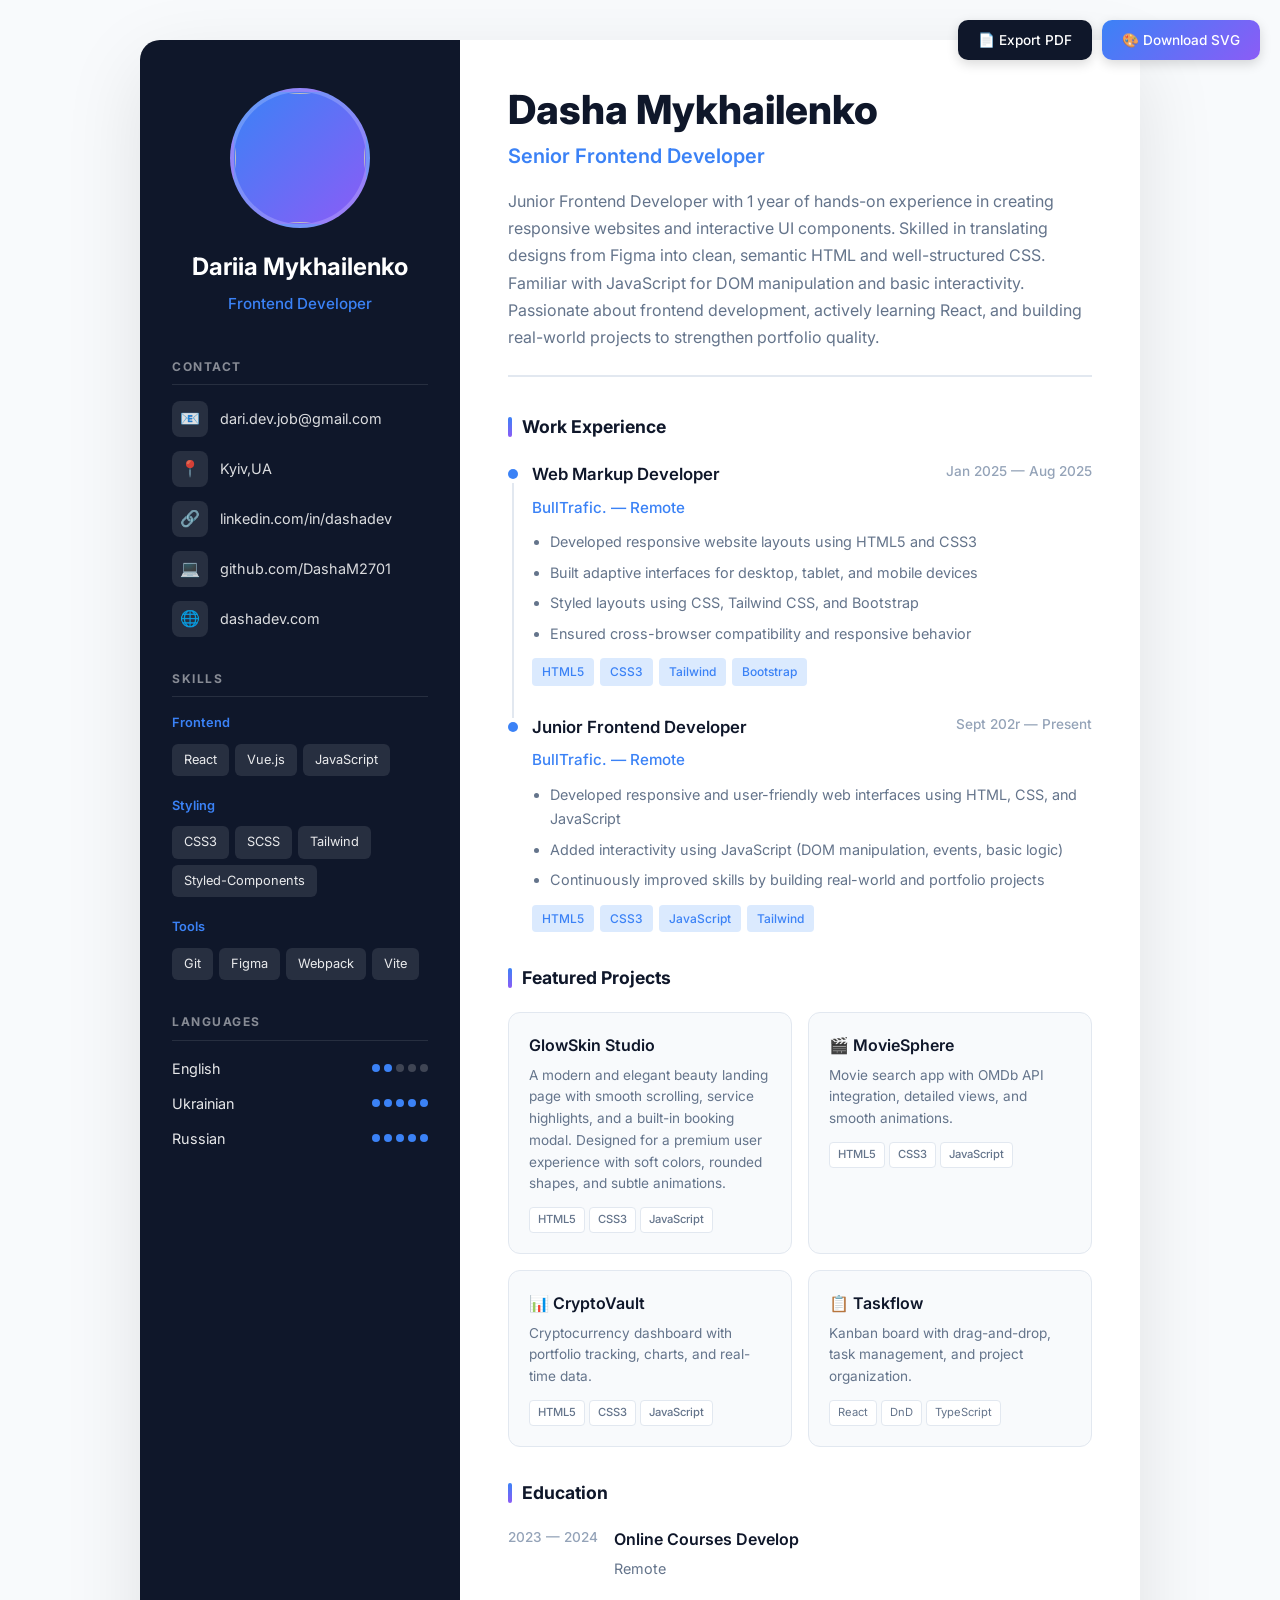
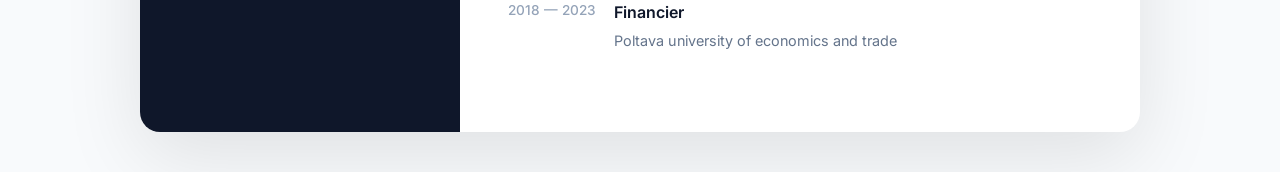
==== files/frontend-developer-cv.html @ 5861218c "Initial commit" ====
<!DOCTYPE html>
<html lang="en">
<head>
    <meta charset="UTF-8">
    <meta name="viewport" content="width=device-width, initial-scale=1.0">
    <title>Frontend Developer — CV/Resume</title>
    <link href="https://fonts.googleapis.com/css2?family=Inter:wght@300;400;500;600;700;800&family=JetBrains+Mono:wght@400;500&display=swap" rel="stylesheet">
    <style>
        :root {
            --primary: #0F172A;
            --secondary: #334155;
            --accent: #3B82F6;
            --accent-light: #DBEAFE;
            --text-primary: #1E293B;
            --text-secondary: #64748B;
            --text-muted: #94A3B8;
            --bg-white: #FFFFFF;
            --bg-light: #F8FAFC;
            --border: #E2E8F0;
            --gradient-start: #3B82F6;
            --gradient-end: #8B5CF6;
        }

        * {
            margin: 0;
            padding: 0;
            box-sizing: border-box;
        }

        body {
            font-family: 'Inter', -apple-system, sans-serif;
            background: var(--bg-light);
            color: var(--text-primary);
            line-height: 1.6;
            min-height: 100vh;
        }

        /* Print Styles */
        @media print {
            body {
                background: white;
            }
            .cv-container {
                box-shadow: none;
                margin: 0;
                max-width: 100%;
            }
            .no-print {
                display: none !important;
            }
            .cv-main {
                padding: 40px;
            }
            .cv-sidebar {
                padding: 40px 30px;
            }
        }

        /* Controls */
        .controls {
            position: fixed;
            top: 20px;
            right: 20px;
            display: flex;
            gap: 10px;
            z-index: 100;
        }

        .control-btn {
            padding: 12px 20px;
            background: var(--primary);
            color: white;
            border: none;
            border-radius: 10px;
            font-family: 'Inter', sans-serif;
            font-size: 0.85rem;
            font-weight: 500;
            cursor: pointer;
            display: flex;
            align-items: center;
            gap: 8px;
            transition: all 0.2s;
            box-shadow: 0 4px 12px rgba(0,0,0,0.15);
        }

        .control-btn:hover {
            transform: translateY(-2px);
            box-shadow: 0 6px 20px rgba(0,0,0,0.2);
        }

        .control-btn.accent {
            background: linear-gradient(135deg, var(--gradient-start), var(--gradient-end));
        }

        /* CV Container */
        .cv-container {
            max-width: 1000px;
            margin: 40px auto;
            background: var(--bg-white);
            border-radius: 20px;
            box-shadow: 0 25px 80px rgba(0,0,0,0.1);
            overflow: hidden;
            display: grid;
            grid-template-columns: 320px 1fr;
        }

        /* Sidebar */
        .cv-sidebar {
            background: var(--primary);
            color: white;
            padding: 48px 32px;
        }

        .profile-section {
            text-align: center;
            margin-bottom: 40px;
        }

        .profile-photo {
            width: 140px;
            height: 140px;
            background: linear-gradient(135deg, var(--gradient-start), var(--gradient-end));
            border-radius: 50%;
            margin: 0 auto 20px;
            display: flex;
            align-items: center;
            justify-content: center;
            font-size: 3.5rem;
            border: 4px solid rgba(255,255,255,0.2);
        }

        .profile-name {
            font-size: 1.5rem;
            font-weight: 700;
            margin-bottom: 6px;
        }

        .profile-title {
            font-size: 0.95rem;
            color: var(--accent);
            font-weight: 500;
        }

        .sidebar-section {
            margin-bottom: 32px;
        }

        .sidebar-title {
            font-size: 0.75rem;
            font-weight: 700;
            text-transform: uppercase;
            letter-spacing: 1.5px;
            color: rgba(255,255,255,0.5);
            margin-bottom: 16px;
            padding-bottom: 8px;
            border-bottom: 1px solid rgba(255,255,255,0.1);
        }

        .contact-item {
            display: flex;
            align-items: center;
            gap: 12px;
            margin-bottom: 14px;
            font-size: 0.9rem;
            color: rgba(255,255,255,0.85);
        }

        .contact-icon {
            width: 36px;
            height: 36px;
            background: rgba(255,255,255,0.1);
            border-radius: 8px;
            display: flex;
            align-items: center;
            justify-content: center;
            font-size: 1rem;
            flex-shrink: 0;
        }

        .contact-text {
            word-break: break-word;
        }

        .contact-text a {
            color: inherit;
            text-decoration: none;
        }

        .contact-text a:hover {
            color: var(--accent);
        }

        /* Skills */
        .skill-category {
            margin-bottom: 20px;
        }

        .skill-category-title {
            font-size: 0.8rem;
            font-weight: 600;
            color: var(--accent);
            margin-bottom: 10px;
        }

        .skill-tags {
            display: flex;
            flex-wrap: wrap;
            gap: 6px;
        }

        .skill-tag {
            padding: 6px 12px;
            background: rgba(255,255,255,0.1);
            border-radius: 6px;
            font-size: 0.8rem;
            color: rgba(255,255,255,0.9);
        }

        /* Languages */
        .language-item {
            display: flex;
            justify-content: space-between;
            align-items: center;
            margin-bottom: 12px;
        }

        .language-name {
            font-size: 0.9rem;
            color: rgba(255,255,255,0.9);
        }

        .language-level {
            display: flex;
            gap: 4px;
        }

        .level-dot {
            width: 8px;
            height: 8px;
            border-radius: 50%;
            background: rgba(255,255,255,0.2);
        }

        .level-dot.filled {
            background: var(--accent);
        }

        /* Main Content */
        .cv-main {
            padding: 48px;
        }

        .main-header {
            margin-bottom: 36px;
            padding-bottom: 24px;
            border-bottom: 2px solid var(--border);
        }

        .main-name {
            font-size: 2.5rem;
            font-weight: 800;
            color: var(--primary);
            margin-bottom: 8px;
            line-height: 1.1;
        }

        .main-title {
            font-size: 1.25rem;
            color: var(--accent);
            font-weight: 600;
            margin-bottom: 16px;
        }

        .main-summary {
            font-size: 1rem;
            color: var(--text-secondary);
            line-height: 1.7;
        }

        .main-section {
            margin-bottom: 32px;
        }

        .section-title {
            font-size: 1.1rem;
            font-weight: 700;
            color: var(--primary);
            margin-bottom: 20px;
            display: flex;
            align-items: center;
            gap: 10px;
        }

        .section-title::before {
            content: '';
            width: 4px;
            height: 20px;
            background: linear-gradient(180deg, var(--gradient-start), var(--gradient-end));
            border-radius: 2px;
        }

        /* Experience */
        .experience-item {
            position: relative;
            padding-left: 24px;
            margin-bottom: 28px;
        }

        .experience-item::before {
            content: '';
            position: absolute;
            left: 0;
            top: 8px;
            width: 10px;
            height: 10px;
            background: var(--accent);
            border-radius: 50%;
        }

        .experience-item::after {
            content: '';
            position: absolute;
            left: 4px;
            top: 22px;
            width: 2px;
            height: calc(100% + 10px);
            background: var(--border);
        }

        .experience-item:last-child::after {
            display: none;
        }

        .experience-header {
            display: flex;
            justify-content: space-between;
            align-items: flex-start;
            margin-bottom: 8px;
            flex-wrap: wrap;
            gap: 8px;
        }

        .experience-role {
            font-size: 1.05rem;
            font-weight: 600;
            color: var(--primary);
        }

        .experience-date {
            font-size: 0.85rem;
            color: var(--text-muted);
            font-weight: 500;
        }

        .experience-company {
            font-size: 0.95rem;
            color: var(--accent);
            font-weight: 500;
            margin-bottom: 10px;
        }

        .experience-desc {
            font-size: 0.9rem;
            color: var(--text-secondary);
            line-height: 1.7;
        }

        .experience-desc ul {
            padding-left: 18px;
            margin-top: 8px;
        }

        .experience-desc li {
            margin-bottom: 6px;
        }

        .tech-used {
            display: flex;
            flex-wrap: wrap;
            gap: 6px;
            margin-top: 12px;
        }

        .tech-tag {
            padding: 4px 10px;
            background: var(--accent-light);
            color: var(--accent);
            border-radius: 4px;
            font-size: 0.75rem;
            font-weight: 500;
        }

        /* Projects */
        .projects-grid {
            display: grid;
            grid-template-columns: repeat(2, 1fr);
            gap: 16px;
        }

        .project-card {
            padding: 20px;
            background: var(--bg-light);
            border-radius: 12px;
            border: 1px solid var(--border);
            transition: all 0.3s;
        }

        .project-card:hover {
            transform: translateY(-2px);
            box-shadow: 0 8px 25px rgba(0,0,0,0.08);
        }

        .project-name {
            font-size: 1rem;
            font-weight: 600;
            color: var(--primary);
            margin-bottom: 6px;
            display: flex;
            align-items: center;
            gap: 8px;
        }

        .project-desc {
            font-size: 0.85rem;
            color: var(--text-secondary);
            margin-bottom: 12px;
            line-height: 1.6;
        }

        .project-tech {
            display: flex;
            flex-wrap: wrap;
            gap: 4px;
        }

        .project-tech span {
            padding: 3px 8px;
            background: var(--bg-white);
            border: 1px solid var(--border);
            border-radius: 4px;
            font-size: 0.7rem;
            color: var(--text-secondary);
        }

        /* Education */
        .education-item {
            display: flex;
            gap: 16px;
            margin-bottom: 20px;
        }

        .education-year {
            font-size: 0.85rem;
            color: var(--text-muted);
            font-weight: 500;
            min-width: 90px;
        }

        .education-details h4 {
            font-size: 1rem;
            font-weight: 600;
            color: var(--primary);
            margin-bottom: 4px;
        }

        .education-details p {
            font-size: 0.9rem;
            color: var(--text-secondary);
        }

        /* Certifications */
        .cert-list {
            display: flex;
            flex-direction: column;
            gap: 10px;
        }

        .cert-item {
            display: flex;
            align-items: center;
            gap: 12px;
            padding: 12px 16px;
            background: var(--bg-light);
            border-radius: 8px;
            border: 1px solid var(--border);
        }

        .cert-icon {
            font-size: 1.25rem;
        }

        .cert-info {
            flex: 1;
        }

        .cert-name {
            font-size: 0.9rem;
            font-weight: 600;
            color: var(--primary);
        }

        .cert-issuer {
            font-size: 0.8rem;
            color: var(--text-muted);
        }

        /* Responsive */
        @media (max-width: 900px) {
            .cv-container {
                grid-template-columns: 1fr;
                margin: 20px;
            }
            .cv-sidebar {
                padding: 32px 24px;
            }
            .cv-main {
                padding: 32px 24px;
            }
            .projects-grid {
                grid-template-columns: 1fr;
            }
            .controls {
                position: static;
                justify-content: center;
                padding: 20px;
            }
        }

        @media (max-width: 480px) {
            .main-name {
                font-size: 2rem;
            }
            .experience-header {
                flex-direction: column;
            }
        }
    </style>
</head>
<body>
    <!-- Controls -->
    <div class="controls no-print">
        <button class="control-btn" onclick="window.print()">
            📄 Export PDF
        </button>
        <button class="control-btn accent" onclick="downloadSVG()">
            🎨 Download SVG
        </button>
    </div>

    <!-- CV Container -->
    <div class="cv-container" id="cvContainer">
        <!-- Sidebar -->
        <aside class="cv-sidebar">
            <div class="profile-section">
                <div class="profile-photo">
                    <img src="/photo_2025-11-30_18-25-16.jpg" alt="" style="width: 130px; height: 130px; border-radius: 50%; object-fit: cover;">
                </div>
                <h1 class="profile-name">Dariia Mykhailenko</h1>
                <p class="profile-title">Frontend Developer</p>
            </div>

            <div class="sidebar-section">
                <h3 class="sidebar-title">Contact</h3>
                <div class="contact-item">
                    <div class="contact-icon">📧</div>
                    <div class="contact-text">
                        <a href="mailto:dari.dev.job@gmail.com">dari.dev.job@gmail.com</a>
                    </div>
                </div>
              
                <div class="contact-item">
                    <div class="contact-icon">📍</div>
                    <div class="contact-text">Kyiv,UA</div>
                </div>
                <div class="contact-item">
                    <div class="contact-icon">🔗</div>
                    <div class="contact-text">
                        <a href="https://www.linkedin.com/in/%D0%B4%D0%B0%D1%88%D0%B0-%D0%BC%D0%B8%D1%85%D0%B0%D0%B9%D0%BB%D0%B5%D0%BD%D0%BA%D0%BE-4017212b2/">linkedin.com/in/dashadev</a>
                    </div>
                </div>
                <div class="contact-item">
                    <div class="contact-icon">💻</div>
                    <div class="contact-text">
                        <a href="https://github.com/DashaM2701">github.com/DashaM2701</a>
                    </div>
                </div>
                <div class="contact-item">
                    <div class="contact-icon">🌐</div>
                    <div class="contact-text">
                        <a href="#">dashadev.com</a>
                    </div>
                </div>
            </div>

            <div class="sidebar-section">
                <h3 class="sidebar-title">Skills</h3>
                <div class="skill-category">
                    <div class="skill-category-title">Frontend</div>
                    <div class="skill-tags">
                        <span class="skill-tag">React</span>
         
                        <span class="skill-tag">Vue.js</span>
                        <span class="skill-tag">JavaScript</span>
                    </div>
                </div>
                <div class="skill-category">
                    <div class="skill-category-title">Styling</div>
                    <div class="skill-tags">
                        <span class="skill-tag">CSS3</span>
                        <span class="skill-tag">SCSS</span>
                        <span class="skill-tag">Tailwind</span>
                        <span class="skill-tag">Styled-Components</span>
                    </div>
                </div>
                <div class="skill-category">
                    <div class="skill-category-title">Tools</div>
                    <div class="skill-tags">
                        <span class="skill-tag">Git</span>
                        <span class="skill-tag">Figma</span>
                        <span class="skill-tag">Webpack</span>
                        <span class="skill-tag">Vite</span>
                      
                    </div>
                </div>
            </div>

            <div class="sidebar-section">
                <h3 class="sidebar-title">Languages</h3>
                <div class="language-item">
                    <span class="language-name">English</span>
                    <div class="language-level">
                        <div class="level-dot filled"></div>
                        <div class="level-dot filled"></div>
                        <div class="level-dot "></div>
                        <div class="level-dot "></div>
                        <div class="level-dot"></div>
                    </div>
                </div>
                <div class="language-item">
                    <span class="language-name">Ukrainian</span>
                    <div class="language-level">
                        <div class="level-dot filled"></div>
                        <div class="level-dot filled"></div>
                        <div class="level-dot filled"></div>
                        <div class="level-dot filled"></div>
                        <div class="level-dot filled"></div>
                    </div>
                </div>
                <div class="language-item">
                    <span class="language-name">Russian</span>
                    <div class="language-level">
                        <div class="level-dot filled"></div>
                        <div class="level-dot filled"></div>
                        <div class="level-dot filled"></div>
                        <div class="level-dot filled"></div>
                        <div class="level-dot filled"></div>
                    </div>
                </div>
            </div>
        </aside>

        <!-- Main Content -->
        <main class="cv-main">
            <header class="main-header">
                <h1 class="main-name">Dasha Mykhailenko</h1>
                <p class="main-title">Senior Frontend Developer</p>
                <p class="main-summary">
                 Junior Frontend Developer with 1 year of hands-on experience in creating responsive websites and interactive UI components.
Skilled in translating designs from Figma into clean, semantic HTML and well-structured CSS.
Familiar with JavaScript for DOM manipulation and basic interactivity.
Passionate about frontend development, actively learning React, and building real-world projects to strengthen portfolio quality.
                </p>
            </header>

            <section class="main-section">
                <h2 class="section-title">Work Experience</h2>
                
                <div class="experience-item">
                    <div class="experience-header">
                        <span class="experience-role">Web Markup Developer</span>
                        <span class="experience-date">Jan 2025 — Aug 2025</span>
                    </div>
                    <div class="experience-company">BullTrafic. — Remote</div>
                    <div class="experience-desc">
                        <ul>
                            <li>Developed responsive website layouts using HTML5 and CSS3</li>
                            <li>Built adaptive interfaces for desktop, tablet, and mobile devices</li>
                            <li>Styled layouts using CSS, Tailwind CSS, and Bootstrap</li>
                            <li>Ensured cross-browser compatibility and responsive behavior</li>
                        </ul>
                    </div>
                    <div class="tech-used">
                        <span class="tech-tag">HTML5</span>
                        <span class="tech-tag">CSS3</span>                     
                        <span class="tech-tag">Tailwind</span>
                        <span class="tech-tag">Bootstrap</span>
                    </div>
                </div>

                <div class="experience-item">
                    <div class="experience-header">
                        <span class="experience-role">Junior Frontend Developer</span>
                        <span class="experience-date">Sept 202r — Present</span>
                    </div>
                    <div class="experience-company">BullTrafic. — Remote</div>
                    <div class="experience-desc">
                        <ul>
                            <li>Developed responsive and user-friendly web interfaces using HTML, CSS, and JavaScript</li>
                            <li>Added interactivity using JavaScript (DOM manipulation, events, basic logic)</li>
                            <li>Continuously improved skills by building real-world and portfolio projects</li>
                        </ul>
                    </div>
                    <div class="tech-used">
                        <span class="tech-tag">HTML5</span>
                        <span class="tech-tag">CSS3</span>
                        <span class="tech-tag">JavaScript</span>
                        <span class="tech-tag">Tailwind</span>

                       
                    </div>
                </div>

            </section>

            <section class="main-section">
                <h2 class="section-title">Featured Projects</h2>
                <div class="projects-grid">
                    <div class="project-card">
                        <h4 class="project-name">GlowSkin Studio</h4>
                        <p class="project-desc">A modern and elegant beauty landing page with smooth scrolling, service highlights, and a built-in booking modal. Designed for a premium user experience with soft colors, rounded shapes, and subtle animations.</p>
                        <div class="project-tech">
                         <span class="tech-tag">HTML5</span>
                        <span class="tech-tag">CSS3</span>
                        <span class="tech-tag">JavaScript</span>
                        </div>
                    </div>
                    <div class="project-card">
                        <h4 class="project-name">🎬 MovieSphere</h4>
                        <p class="project-desc">Movie search app with OMDb API integration, detailed views, and smooth animations.</p>
                        <div class="project-tech">
                             <span class="tech-tag">HTML5</span>
                        <span class="tech-tag">CSS3</span>
                        <span class="tech-tag">JavaScript</span>
                        </div>
                    </div>
                    <div class="project-card">
                        <h4 class="project-name">📊 CryptoVault</h4>
                        <p class="project-desc">Cryptocurrency dashboard with portfolio tracking, charts, and real-time data.</p>
                        <div class="project-tech">
                          <span class="tech-tag">HTML5</span>
                        <span class="tech-tag">CSS3</span>
                        <span class="tech-tag">JavaScript</span>
                        </div>
                    </div>
                    <div class="project-card">
                        <h4 class="project-name">📋 Taskflow</h4>
                        <p class="project-desc">Kanban board with drag-and-drop, task management, and project organization.</p>
                        <div class="project-tech">
                            <span>React</span>
                            <span>DnD</span>
                            <span>TypeScript</span>
                        </div>
                    </div>
                </div>
            </section>

            <section class="main-section">
                <h2 class="section-title">Education</h2>
                <div class="education-item">
                    <div class="education-year">2023 — 2024</div>
                    <div class="education-details">
                        <h4>Online Courses Develop</h4>
                        <p>Remote</p>
                    </div>
                </div>
                <div class="education-item">
                    <div class="education-year">2018 — 2023</div>
                    <div class="education-details">
                        <h4>Financier</h4>
                        <p>Poltava university of economics and trade
</p>
                    </div>
                </div>
            </section>

        </main>
    </div>

    <script>
        function downloadSVG() {
            // Create SVG version of the CV
            const svgContent = `<?xml version="1.0" encoding="UTF-8"?>
<svg width="1000" height="1414" viewBox="0 0 1000 1414" xmlns="http://www.w3.org/2000/svg">
  <defs>
    <linearGradient id="accentGradient" x1="0%" y1="0%" x2="100%" y2="100%">
      <stop offset="0%" style="stop-color:#3B82F6"/>
      <stop offset="100%" style="stop-color:#8B5CF6"/>
    </linearGradient>
    <style>
      .title { font-family: Inter, Arial, sans-serif; font-weight: 700; }
      .subtitle { font-family: Inter, Arial, sans-serif; font-weight: 600; }
      .body { font-family: Inter, Arial, sans-serif; font-weight: 400; }
      .small { font-family: Inter, Arial, sans-serif; font-weight: 500; }
    </style>
  </defs>
  
  <!-- Background -->
  <rect width="1000" height="1414" fill="#FFFFFF"/>
  
  <!-- Sidebar Background -->
  <rect width="320" height="1414" fill="#0F172A"/>
  
  <!-- Profile Photo Circle -->
  <circle cx="160" cy="120" r="70" fill="url(#accentGradient)"/>
  <text x="160" y="135" text-anchor="middle" fill="white" font-size="48">👩‍💻</text>
  
  <!-- Sidebar Name -->
  <text x="160" y="230" text-anchor="middle" fill="white" class="title" font-size="24">Dasha Kovalenko</text>
  <text x="160" y="260" text-anchor="middle" fill="#3B82F6" class="subtitle" font-size="14">Frontend Developer</text>
  
  <!-- Contact Section Title -->
  <text x="32" y="320" fill="#64748B" class="small" font-size="11" letter-spacing="1.5">CONTACT</text>
  <line x1="32" y1="330" x2="288" y2="330" stroke="#1E293B" stroke-width="1"/>
  
  <!-- Contact Items -->
  <rect x="32" y="350" width="36" height="36" rx="8" fill="#1E293B"/>
  <text x="50" y="375" text-anchor="middle" font-size="14">📧</text>
  <text x="80" y="373" fill="#D1D5DB" class="body" font-size="13">dasha.dev@email.com</text>
  
  <rect x="32" y="400" width="36" height="36" rx="8" fill="#1E293B"/>
  <text x="50" y="425" text-anchor="middle" font-size="14">📱</text>
  <text x="80" y="423" fill="#D1D5DB" class="body" font-size="13">+1 (555) 123-4567</text>
  
  <rect x="32" y="450" width="36" height="36" rx="8" fill="#1E293B"/>
  <text x="50" y="475" text-anchor="middle" font-size="14">📍</text>
  <text x="80" y="473" fill="#D1D5DB" class="body" font-size="13">San Francisco, CA</text>
  
  <rect x="32" y="500" width="36" height="36" rx="8" fill="#1E293B"/>
  <text x="50" y="525" text-anchor="middle" font-size="14">🔗</text>
  <text x="80" y="523" fill="#D1D5DB" class="body" font-size="13">linkedin.com/in/dashadev</text>
  
  <rect x="32" y="550" width="36" height="36" rx="8" fill="#1E293B"/>
  <text x="50" y="575" text-anchor="middle" font-size="14">💻</text>
  <text x="80" y="573" fill="#D1D5DB" class="body" font-size="13">github.com/dashadev</text>
  
  <!-- Skills Section -->
  <text x="32" y="640" fill="#64748B" class="small" font-size="11" letter-spacing="1.5">SKILLS</text>
  <line x1="32" y1="650" x2="288" y2="650" stroke="#1E293B" stroke-width="1"/>
  
  <text x="32" y="680" fill="#3B82F6" class="subtitle" font-size="12">Frontend</text>
  <rect x="32" y="695" width="55" height="26" rx="6" fill="#1E293B"/>
  <text x="59" y="713" text-anchor="middle" fill="#E5E7EB" class="body" font-size="11">React</text>
  <rect x="93" y="695" width="80" height="26" rx="6" fill="#1E293B"/>
  <text x="133" y="713" text-anchor="middle" fill="#E5E7EB" class="body" font-size="11">TypeScript</text>
  <rect x="179" y="695" width="60" height="26" rx="6" fill="#1E293B"/>
  <text x="209" y="713" text-anchor="middle" fill="#E5E7EB" class="body" font-size="11">Next.js</text>
  <rect x="32" y="727" width="50" height="26" rx="6" fill="#1E293B"/>
  <text x="57" y="745" text-anchor="middle" fill="#E5E7EB" class="body" font-size="11">Vue.js</text>
  <rect x="88" y="727" width="75" height="26" rx="6" fill="#1E293B"/>
  <text x="125" y="745" text-anchor="middle" fill="#E5E7EB" class="body" font-size="11">JavaScript</text>
  
  <text x="32" y="780" fill="#3B82F6" class="subtitle" font-size="12">Styling</text>
  <rect x="32" y="795" width="45" height="26" rx="6" fill="#1E293B"/>
  <text x="54" y="813" text-anchor="middle" fill="#E5E7EB" class="body" font-size="11">CSS3</text>
  <rect x="83" y="795" width="50" height="26" rx="6" fill="#1E293B"/>
  <text x="108" y="813" text-anchor="middle" fill="#E5E7EB" class="body" font-size="11">SCSS</text>
  <rect x="139" y="795" width="65" height="26" rx="6" fill="#1E293B"/>
  <text x="171" y="813" text-anchor="middle" fill="#E5E7EB" class="body" font-size="11">Tailwind</text>
  
  <text x="32" y="860" fill="#3B82F6" class="subtitle" font-size="12">Tools</text>
  <rect x="32" y="875" width="35" height="26" rx="6" fill="#1E293B"/>
  <text x="49" y="893" text-anchor="middle" fill="#E5E7EB" class="body" font-size="11">Git</text>
  <rect x="73" y="875" width="50" height="26" rx="6" fill="#1E293B"/>
  <text x="98" y="893" text-anchor="middle" fill="#E5E7EB" class="body" font-size="11">Figma</text>
  <rect x="129" y="875" width="65" height="26" rx="6" fill="#1E293B"/>
  <text x="161" y="893" text-anchor="middle" fill="#E5E7EB" class="body" font-size="11">Webpack</text>
  <rect x="200" y="875" width="40" height="26" rx="6" fill="#1E293B"/>
  <text x="220" y="893" text-anchor="middle" fill="#E5E7EB" class="body" font-size="11">Vite</text>
  
  <!-- Languages -->
  <text x="32" y="950" fill="#64748B" class="small" font-size="11" letter-spacing="1.5">LANGUAGES</text>
  <line x1="32" y1="960" x2="288" y2="960" stroke="#1E293B" stroke-width="1"/>
  
  <text x="32" y="990" fill="#E5E7EB" class="body" font-size="13">English</text>
  <circle cx="200" cy="986" r="5" fill="#3B82F6"/>
  <circle cx="218" cy="986" r="5" fill="#3B82F6"/>
  <circle cx="236" cy="986" r="5" fill="#3B82F6"/>
  <circle cx="254" cy="986" r="5" fill="#3B82F6"/>
  <circle cx="272" cy="986" r="5" fill="#3B82F6"/>
  
  <text x="32" y="1020" fill="#E5E7EB" class="body" font-size="13">Ukrainian</text>
  <circle cx="200" cy="1016" r="5" fill="#3B82F6"/>
  <circle cx="218" cy="1016" r="5" fill="#3B82F6"/>
  <circle cx="236" cy="1016" r="5" fill="#3B82F6"/>
  <circle cx="254" cy="1016" r="5" fill="#3B82F6"/>
  <circle cx="272" cy="1016" r="5" fill="#3B82F6"/>
  
  <text x="32" y="1050" fill="#E5E7EB" class="body" font-size="13">German</text>
  <circle cx="200" cy="1046" r="5" fill="#3B82F6"/>
  <circle cx="218" cy="1046" r="5" fill="#3B82F6"/>
  <circle cx="236" cy="1046" r="5" fill="#3B82F6"/>
  <circle cx="254" cy="1046" r="5" fill="#1E293B"/>
  <circle cx="272" cy="1046" r="5" fill="#1E293B"/>
  
  <!-- MAIN CONTENT -->
  
  <!-- Header -->
  <text x="368" y="70" fill="#0F172A" class="title" font-size="42">Dasha Kovalenko</text>
  <text x="368" y="105" fill="#3B82F6" class="subtitle" font-size="20">Senior Frontend Developer</text>
  <text x="368" y="145" fill="#64748B" class="body" font-size="14">Passionate frontend developer with 4+ years of experience building modern,</text>
  <text x="368" y="165" fill="#64748B" class="body" font-size="14">responsive web applications. Specialized in React ecosystem with a strong</text>
  <text x="368" y="185" fill="#64748B" class="body" font-size="14">eye for design and user experience.</text>
  
  <line x1="368" y1="210" x2="952" y2="210" stroke="#E2E8F0" stroke-width="2"/>
  
  <!-- Experience Section -->
  <rect x="368" y="240" width="4" height="20" rx="2" fill="url(#accentGradient)"/>
  <text x="384" y="256" fill="#0F172A" class="title" font-size="18">Work Experience</text>
  
  <!-- Experience 1 -->
  <circle cx="378" cy="300" r="5" fill="#3B82F6"/>
  <line x1="378" y1="310" x2="378" y2="420" stroke="#E2E8F0" stroke-width="2"/>
  <text x="400" y="305" fill="#0F172A" class="subtitle" font-size="15">Senior Frontend Developer</text>
  <text x="780" y="305" fill="#94A3B8" class="small" font-size="12">Jan 2023 — Present</text>
  <text x="400" y="325" fill="#3B82F6" class="subtitle" font-size="13">TechCorp Inc. — San Francisco, CA</text>
  <text x="400" y="350" fill="#64748B" class="body" font-size="12">• Led frontend development for a SaaS platform serving 50K+ users</text>
  <text x="400" y="368" fill="#64748B" class="body" font-size="12">• Architected and implemented design system reducing dev time by 40%</text>
  <text x="400" y="386" fill="#64748B" class="body" font-size="12">• Mentored 3 junior developers and conducted code reviews</text>
  
  <!-- Experience 2 -->
  <circle cx="378" cy="440" r="5" fill="#3B82F6"/>
  <line x1="378" y1="450" x2="378" y2="550" stroke="#E2E8F0" stroke-width="2"/>
  <text x="400" y="445" fill="#0F172A" class="subtitle" font-size="15">Frontend Developer</text>
  <text x="780" y="445" fill="#94A3B8" class="small" font-size="12">Mar 2021 — Dec 2022</text>
  <text x="400" y="465" fill="#3B82F6" class="subtitle" font-size="13">Digital Agency Pro — Remote</text>
  <text x="400" y="490" fill="#64748B" class="body" font-size="12">• Developed 15+ responsive websites for clients across various industries</text>
  <text x="400" y="508" fill="#64748B" class="body" font-size="12">• Built interactive dashboards and data visualization components</text>
  
  <!-- Experience 3 -->
  <circle cx="378" cy="570" r="5" fill="#3B82F6"/>
  <text x="400" y="575" fill="#0F172A" class="subtitle" font-size="15">Junior Frontend Developer</text>
  <text x="780" y="575" fill="#94A3B8" class="small" font-size="12">Jun 2020 — Feb 2021</text>
  <text x="400" y="595" fill="#3B82F6" class="subtitle" font-size="13">StartupXYZ — Kyiv, Ukraine</text>
  <text x="400" y="620" fill="#64748B" class="body" font-size="12">• Built and maintained React components for e-commerce platform</text>
  <text x="400" y="638" fill="#64748B" class="body" font-size="12">• Implemented responsive designs and cross-browser compatibility</text>
  
  <!-- Projects Section -->
  <rect x="368" y="690" width="4" height="20" rx="2" fill="url(#accentGradient)"/>
  <text x="384" y="706" fill="#0F172A" class="title" font-size="18">Featured Projects</text>
  
  <!-- Project Cards -->
  <rect x="368" y="730" width="280" height="110" rx="12" fill="#F8FAFC" stroke="#E2E8F0"/>
  <text x="388" y="758" fill="#0F172A" class="subtitle" font-size="14">🛍️ UrbanWear Store</text>
  <text x="388" y="780" fill="#64748B" class="body" font-size="11">Full-featured React e-commerce SPA</text>
  <text x="388" y="796" fill="#64748B" class="body" font-size="11">with cart, wishlist, and filters.</text>
  <rect x="388" y="810" width="45" height="20" rx="4" fill="#FFFFFF" stroke="#E2E8F0"/>
  <text x="410" y="824" text-anchor="middle" fill="#64748B" class="body" font-size="9">React</text>
  
  <rect x="660" y="730" width="280" height="110" rx="12" fill="#F8FAFC" stroke="#E2E8F0"/>
  <text x="680" y="758" fill="#0F172A" class="subtitle" font-size="14">🎬 MovieSphere</text>
  <text x="680" y="780" fill="#64748B" class="body" font-size="11">Movie search app with OMDb API</text>
  <text x="680" y="796" fill="#64748B" class="body" font-size="11">integration and smooth animations.</text>
  <rect x="680" y="810" width="35" height="20" rx="4" fill="#FFFFFF" stroke="#E2E8F0"/>
  <text x="697" y="824" text-anchor="middle" fill="#64748B" class="body" font-size="9">API</text>
  
  <rect x="368" y="850" width="280" height="110" rx="12" fill="#F8FAFC" stroke="#E2E8F0"/>
  <text x="388" y="878" fill="#0F172A" class="subtitle" font-size="14">📊 CryptoVault</text>
  <text x="388" y="900" fill="#64748B" class="body" font-size="11">Cryptocurrency dashboard with</text>
  <text x="388" y="916" fill="#64748B" class="body" font-size="11">portfolio tracking and charts.</text>
  
  <rect x="660" y="850" width="280" height="110" rx="12" fill="#F8FAFC" stroke="#E2E8F0"/>
  <text x="680" y="878" fill="#0F172A" class="subtitle" font-size="14">📋 Taskflow</text>
  <text x="680" y="900" fill="#64748B" class="body" font-size="11">Kanban board with drag-and-drop</text>
  <text x="680" y="916" fill="#64748B" class="body" font-size="11">and task management.</text>
  
  <!-- Education Section -->
  <rect x="368" y="990" width="4" height="20" rx="2" fill="url(#accentGradient)"/>
  <text x="384" y="1006" fill="#0F172A" class="title" font-size="18">Education</text>
  
  <text x="368" y="1040" fill="#94A3B8" class="small" font-size="12">2016 — 2020</text>
  <text x="480" y="1040" fill="#0F172A" class="subtitle" font-size="14">Bachelor of Computer Science</text>
  <text x="480" y="1060" fill="#64748B" class="body" font-size="12">National Technical University — Kyiv, Ukraine</text>
  
  <!-- Certifications Section -->
  <rect x="368" y="1100" width="4" height="20" rx="2" fill="url(#accentGradient)"/>
  <text x="384" y="1116" fill="#0F172A" class="title" font-size="18">Certifications</text>
  
  <rect x="368" y="1140" width="572" height="50" rx="8" fill="#F8FAFC" stroke="#E2E8F0"/>
  <text x="388" y="1160" font-size="18">🏆</text>
  <text x="420" y="1162" fill="#0F172A" class="subtitle" font-size="13">Meta Frontend Developer Professional</text>
  <text x="420" y="1180" fill="#94A3B8" class="body" font-size="11">Meta (Facebook) • 2023</text>
  
  <rect x="368" y="1200" width="572" height="50" rx="8" fill="#F8FAFC" stroke="#E2E8F0"/>
  <text x="388" y="1220" font-size="18">📜</text>
  <text x="420" y="1222" fill="#0F172A" class="subtitle" font-size="13">Advanced React Patterns</text>
  <text x="420" y="1240" fill="#94A3B8" class="body" font-size="11">Frontend Masters • 2022</text>
  
  <rect x="368" y="1260" width="572" height="50" rx="8" fill="#F8FAFC" stroke="#E2E8F0"/>
  <text x="388" y="1280" font-size="18">✨</text>
  <text x="420" y="1282" fill="#0F172A" class="subtitle" font-size="13">TypeScript Deep Dive</text>
  <text x="420" y="1300" fill="#94A3B8" class="body" font-size="11">Udemy • 2022</text>
  
</svg>`;
            
            const blob = new Blob([svgContent], { type: 'image/svg+xml' });
            const url = URL.createObjectURL(blob);
            const a = document.createElement('a');
            a.href = url;
            a.download = 'frontend-developer-cv.svg';
            document.body.appendChild(a);
            a.click();
            document.body.removeChild(a);
            URL.revokeObjectURL(url);
        }
    </script>
</body>
</html>
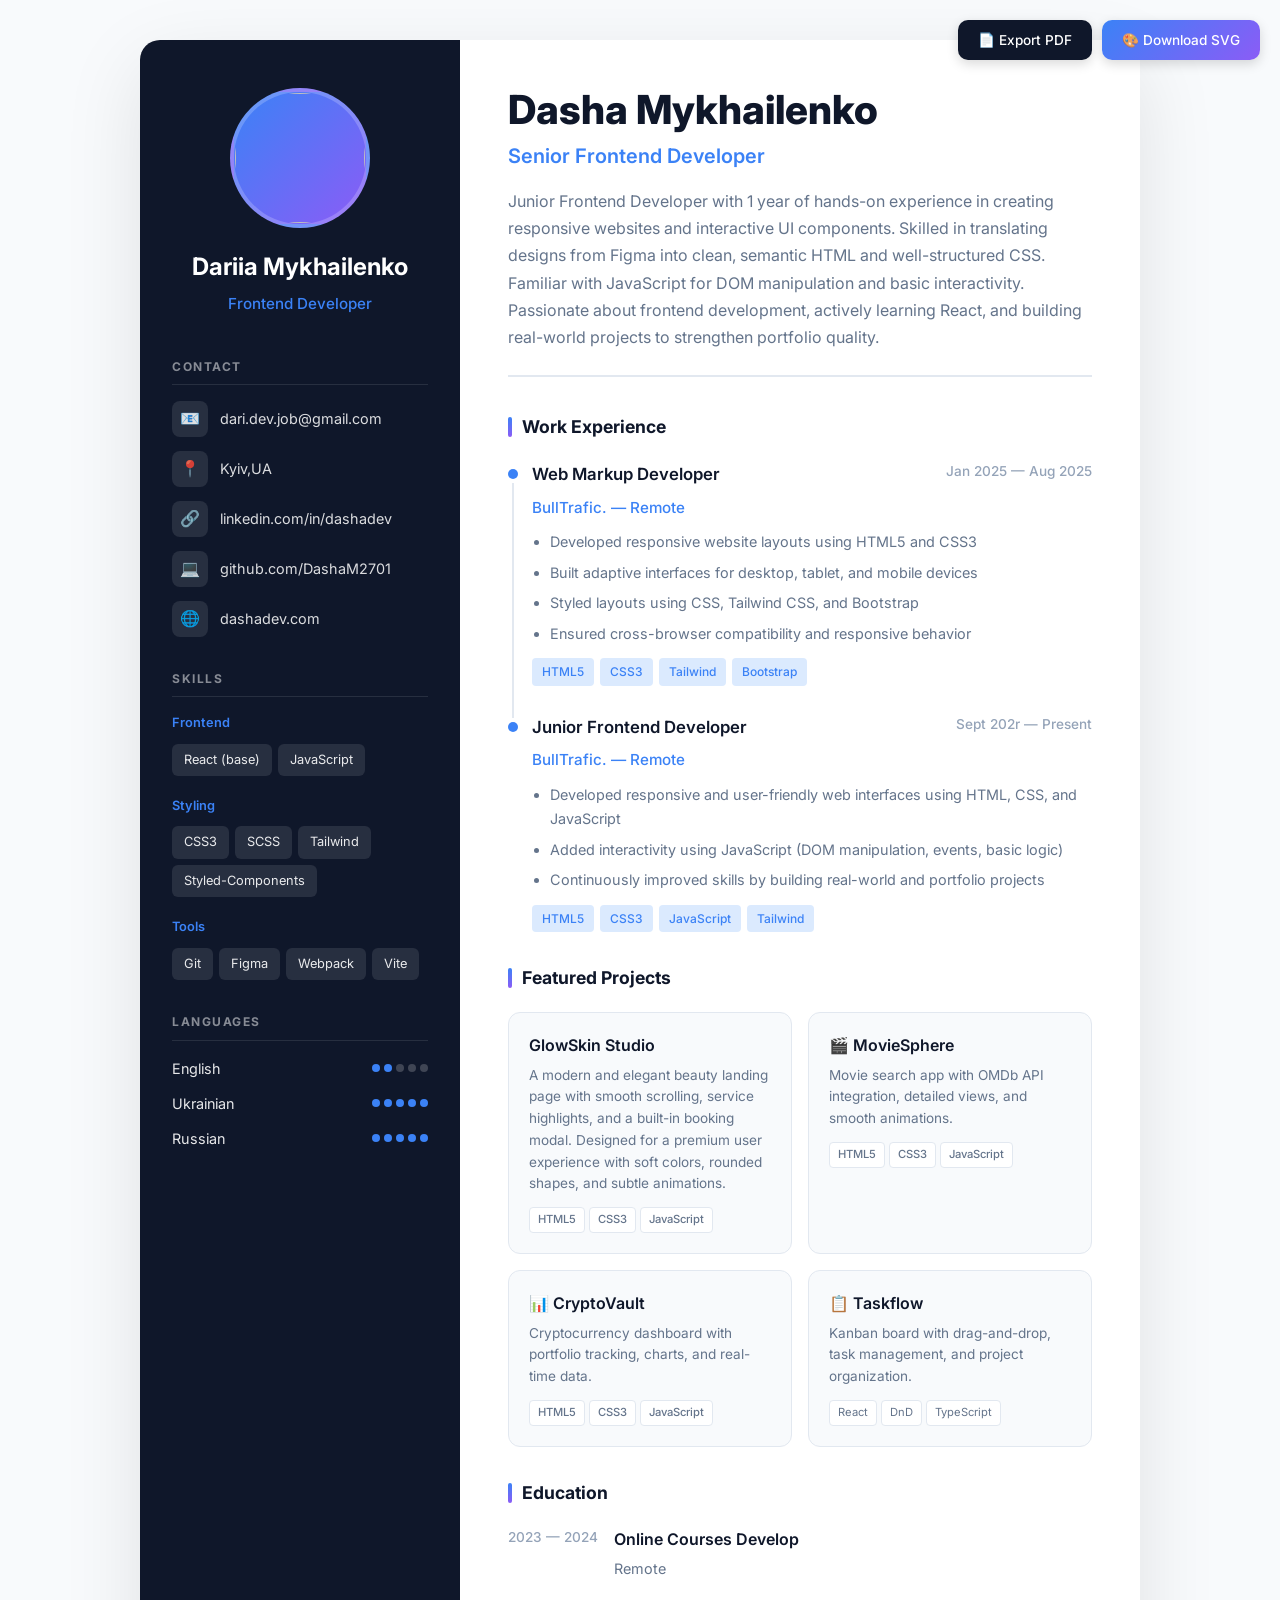
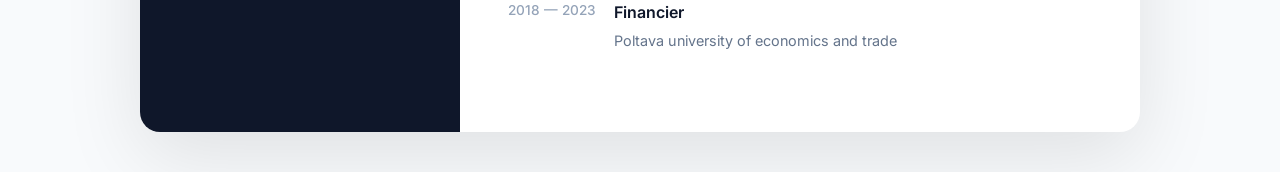
==== commit 2a7b6b6f: "update site" ====
--- a/files/frontend-developer-cv.html
+++ b/files/frontend-developer-cv.html
@@ -597,9 +597,8 @@
                 <div class="skill-category">
                     <div class="skill-category-title">Frontend</div>
                     <div class="skill-tags">
-                        <span class="skill-tag">React</span>
-         
-                        <span class="skill-tag">Vue.js</span>
+                        <span class="skill-tag">React (base)</span>
+
                         <span class="skill-tag">JavaScript</span>
                     </div>
                 </div>
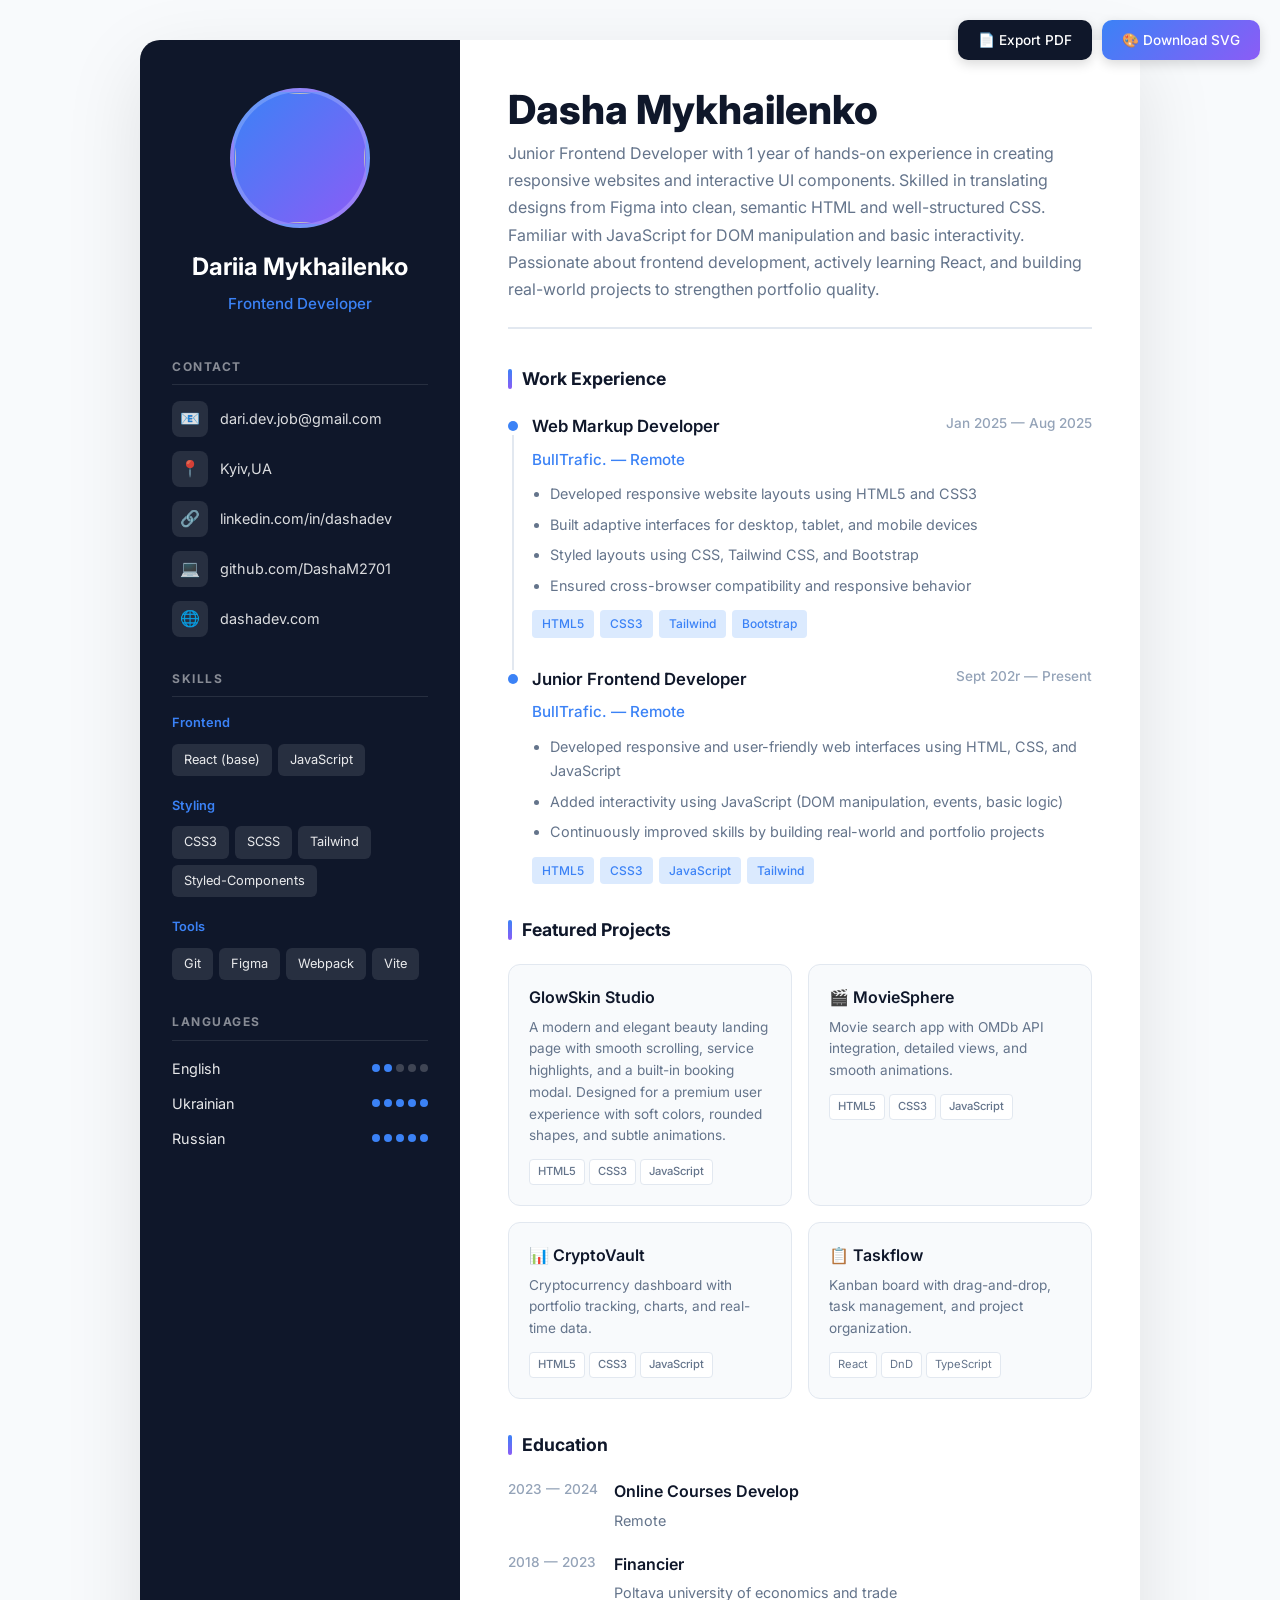
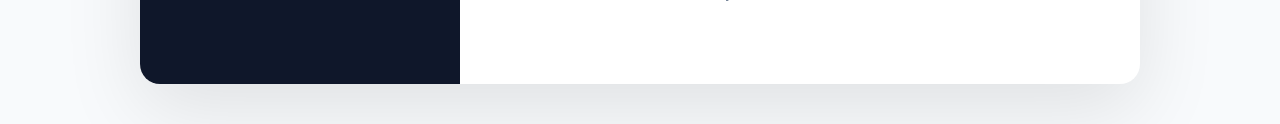
==== commit fd2161ee: "update site" ====
--- a/files/frontend-developer-cv.html
+++ b/files/frontend-developer-cv.html
@@ -662,7 +662,7 @@
         <main class="cv-main">
             <header class="main-header">
                 <h1 class="main-name">Dasha Mykhailenko</h1>
-                <p class="main-title">Senior Frontend Developer</p>
+              
                 <p class="main-summary">
                  Junior Frontend Developer with 1 year of hands-on experience in creating responsive websites and interactive UI components.
 Skilled in translating designs from Figma into clean, semantic HTML and well-structured CSS.
@@ -786,9 +786,9 @@
     </div>
 
     <script>
-        function downloadSVG() {
-            // Create SVG version of the CV
-            const svgContent = `<?xml version="1.0" encoding="UTF-8"?>
+       function downloadSVG() {
+    // Данные из вашего резюме перенесены в SVG формат
+    const svgContent = `<?xml version="1.0" encoding="UTF-8"?>
 <svg width="1000" height="1414" viewBox="0 0 1000 1414" xmlns="http://www.w3.org/2000/svg">
   <defs>
     <linearGradient id="accentGradient" x1="0%" y1="0%" x2="100%" y2="100%">
@@ -796,221 +796,100 @@
       <stop offset="100%" style="stop-color:#8B5CF6"/>
     </linearGradient>
     <style>
-      .title { font-family: Inter, Arial, sans-serif; font-weight: 700; }
-      .subtitle { font-family: Inter, Arial, sans-serif; font-weight: 600; }
-      .body { font-family: Inter, Arial, sans-serif; font-weight: 400; }
-      .small { font-family: Inter, Arial, sans-serif; font-weight: 500; }
+      .title { font-family: 'Inter', Arial, sans-serif; font-weight: 700; }
+      .subtitle { font-family: 'Inter', Arial, sans-serif; font-weight: 600; }
+      .body { font-family: 'Inter', Arial, sans-serif; font-weight: 400; }
+      .small { font-family: 'Inter', Arial, sans-serif; font-weight: 500; }
     </style>
   </defs>
   
-  <!-- Background -->
   <rect width="1000" height="1414" fill="#FFFFFF"/>
   
-  <!-- Sidebar Background -->
   <rect width="320" height="1414" fill="#0F172A"/>
   
-  <!-- Profile Photo Circle -->
   <circle cx="160" cy="120" r="70" fill="url(#accentGradient)"/>
   <text x="160" y="135" text-anchor="middle" fill="white" font-size="48">👩‍💻</text>
   
-  <!-- Sidebar Name -->
-  <text x="160" y="230" text-anchor="middle" fill="white" class="title" font-size="24">Dasha Kovalenko</text>
+  <text x="160" y="230" text-anchor="middle" fill="white" class="title" font-size="22">Dariia Mykhailenko</text>
   <text x="160" y="260" text-anchor="middle" fill="#3B82F6" class="subtitle" font-size="14">Frontend Developer</text>
   
-  <!-- Contact Section Title -->
   <text x="32" y="320" fill="#64748B" class="small" font-size="11" letter-spacing="1.5">CONTACT</text>
   <line x1="32" y1="330" x2="288" y2="330" stroke="#1E293B" stroke-width="1"/>
   
-  <!-- Contact Items -->
-  <rect x="32" y="350" width="36" height="36" rx="8" fill="#1E293B"/>
-  <text x="50" y="375" text-anchor="middle" font-size="14">📧</text>
-  <text x="80" y="373" fill="#D1D5DB" class="body" font-size="13">dasha.dev@email.com</text>
-  
-  <rect x="32" y="400" width="36" height="36" rx="8" fill="#1E293B"/>
-  <text x="50" y="425" text-anchor="middle" font-size="14">📱</text>
-  <text x="80" y="423" fill="#D1D5DB" class="body" font-size="13">+1 (555) 123-4567</text>
-  
-  <rect x="32" y="450" width="36" height="36" rx="8" fill="#1E293B"/>
-  <text x="50" y="475" text-anchor="middle" font-size="14">📍</text>
-  <text x="80" y="473" fill="#D1D5DB" class="body" font-size="13">San Francisco, CA</text>
-  
-  <rect x="32" y="500" width="36" height="36" rx="8" fill="#1E293B"/>
-  <text x="50" y="525" text-anchor="middle" font-size="14">🔗</text>
-  <text x="80" y="523" fill="#D1D5DB" class="body" font-size="13">linkedin.com/in/dashadev</text>
-  
-  <rect x="32" y="550" width="36" height="36" rx="8" fill="#1E293B"/>
-  <text x="50" y="575" text-anchor="middle" font-size="14">💻</text>
-  <text x="80" y="573" fill="#D1D5DB" class="body" font-size="13">github.com/dashadev</text>
-  
-  <!-- Skills Section -->
-  <text x="32" y="640" fill="#64748B" class="small" font-size="11" letter-spacing="1.5">SKILLS</text>
-  <line x1="32" y1="650" x2="288" y2="650" stroke="#1E293B" stroke-width="1"/>
-  
-  <text x="32" y="680" fill="#3B82F6" class="subtitle" font-size="12">Frontend</text>
-  <rect x="32" y="695" width="55" height="26" rx="6" fill="#1E293B"/>
-  <text x="59" y="713" text-anchor="middle" fill="#E5E7EB" class="body" font-size="11">React</text>
-  <rect x="93" y="695" width="80" height="26" rx="6" fill="#1E293B"/>
-  <text x="133" y="713" text-anchor="middle" fill="#E5E7EB" class="body" font-size="11">TypeScript</text>
-  <rect x="179" y="695" width="60" height="26" rx="6" fill="#1E293B"/>
-  <text x="209" y="713" text-anchor="middle" fill="#E5E7EB" class="body" font-size="11">Next.js</text>
-  <rect x="32" y="727" width="50" height="26" rx="6" fill="#1E293B"/>
-  <text x="57" y="745" text-anchor="middle" fill="#E5E7EB" class="body" font-size="11">Vue.js</text>
-  <rect x="88" y="727" width="75" height="26" rx="6" fill="#1E293B"/>
-  <text x="125" y="745" text-anchor="middle" fill="#E5E7EB" class="body" font-size="11">JavaScript</text>
-  
-  <text x="32" y="780" fill="#3B82F6" class="subtitle" font-size="12">Styling</text>
-  <rect x="32" y="795" width="45" height="26" rx="6" fill="#1E293B"/>
-  <text x="54" y="813" text-anchor="middle" fill="#E5E7EB" class="body" font-size="11">CSS3</text>
-  <rect x="83" y="795" width="50" height="26" rx="6" fill="#1E293B"/>
-  <text x="108" y="813" text-anchor="middle" fill="#E5E7EB" class="body" font-size="11">SCSS</text>
-  <rect x="139" y="795" width="65" height="26" rx="6" fill="#1E293B"/>
-  <text x="171" y="813" text-anchor="middle" fill="#E5E7EB" class="body" font-size="11">Tailwind</text>
-  
-  <text x="32" y="860" fill="#3B82F6" class="subtitle" font-size="12">Tools</text>
-  <rect x="32" y="875" width="35" height="26" rx="6" fill="#1E293B"/>
-  <text x="49" y="893" text-anchor="middle" fill="#E5E7EB" class="body" font-size="11">Git</text>
-  <rect x="73" y="875" width="50" height="26" rx="6" fill="#1E293B"/>
-  <text x="98" y="893" text-anchor="middle" fill="#E5E7EB" class="body" font-size="11">Figma</text>
-  <rect x="129" y="875" width="65" height="26" rx="6" fill="#1E293B"/>
-  <text x="161" y="893" text-anchor="middle" fill="#E5E7EB" class="body" font-size="11">Webpack</text>
-  <rect x="200" y="875" width="40" height="26" rx="6" fill="#1E293B"/>
-  <text x="220" y="893" text-anchor="middle" fill="#E5E7EB" class="body" font-size="11">Vite</text>
-  
-  <!-- Languages -->
-  <text x="32" y="950" fill="#64748B" class="small" font-size="11" letter-spacing="1.5">LANGUAGES</text>
-  <line x1="32" y1="960" x2="288" y2="960" stroke="#1E293B" stroke-width="1"/>
-  
-  <text x="32" y="990" fill="#E5E7EB" class="body" font-size="13">English</text>
-  <circle cx="200" cy="986" r="5" fill="#3B82F6"/>
-  <circle cx="218" cy="986" r="5" fill="#3B82F6"/>
-  <circle cx="236" cy="986" r="5" fill="#3B82F6"/>
-  <circle cx="254" cy="986" r="5" fill="#3B82F6"/>
-  <circle cx="272" cy="986" r="5" fill="#3B82F6"/>
-  
-  <text x="32" y="1020" fill="#E5E7EB" class="body" font-size="13">Ukrainian</text>
-  <circle cx="200" cy="1016" r="5" fill="#3B82F6"/>
-  <circle cx="218" cy="1016" r="5" fill="#3B82F6"/>
-  <circle cx="236" cy="1016" r="5" fill="#3B82F6"/>
-  <circle cx="254" cy="1016" r="5" fill="#3B82F6"/>
-  <circle cx="272" cy="1016" r="5" fill="#3B82F6"/>
-  
-  <text x="32" y="1050" fill="#E5E7EB" class="body" font-size="13">German</text>
-  <circle cx="200" cy="1046" r="5" fill="#3B82F6"/>
-  <circle cx="218" cy="1046" r="5" fill="#3B82F6"/>
-  <circle cx="236" cy="1046" r="5" fill="#3B82F6"/>
-  <circle cx="254" cy="1046" r="5" fill="#1E293B"/>
-  <circle cx="272" cy="1046" r="5" fill="#1E293B"/>
-  
-  <!-- MAIN CONTENT -->
-  
-  <!-- Header -->
-  <text x="368" y="70" fill="#0F172A" class="title" font-size="42">Dasha Kovalenko</text>
-  <text x="368" y="105" fill="#3B82F6" class="subtitle" font-size="20">Senior Frontend Developer</text>
-  <text x="368" y="145" fill="#64748B" class="body" font-size="14">Passionate frontend developer with 4+ years of experience building modern,</text>
-  <text x="368" y="165" fill="#64748B" class="body" font-size="14">responsive web applications. Specialized in React ecosystem with a strong</text>
-  <text x="368" y="185" fill="#64748B" class="body" font-size="14">eye for design and user experience.</text>
-  
-  <line x1="368" y1="210" x2="952" y2="210" stroke="#E2E8F0" stroke-width="2"/>
-  
-  <!-- Experience Section -->
-  <rect x="368" y="240" width="4" height="20" rx="2" fill="url(#accentGradient)"/>
-  <text x="384" y="256" fill="#0F172A" class="title" font-size="18">Work Experience</text>
-  
-  <!-- Experience 1 -->
-  <circle cx="378" cy="300" r="5" fill="#3B82F6"/>
-  <line x1="378" y1="310" x2="378" y2="420" stroke="#E2E8F0" stroke-width="2"/>
-  <text x="400" y="305" fill="#0F172A" class="subtitle" font-size="15">Senior Frontend Developer</text>
-  <text x="780" y="305" fill="#94A3B8" class="small" font-size="12">Jan 2023 — Present</text>
-  <text x="400" y="325" fill="#3B82F6" class="subtitle" font-size="13">TechCorp Inc. — San Francisco, CA</text>
-  <text x="400" y="350" fill="#64748B" class="body" font-size="12">• Led frontend development for a SaaS platform serving 50K+ users</text>
-  <text x="400" y="368" fill="#64748B" class="body" font-size="12">• Architected and implemented design system reducing dev time by 40%</text>
-  <text x="400" y="386" fill="#64748B" class="body" font-size="12">• Mentored 3 junior developers and conducted code reviews</text>
-  
-  <!-- Experience 2 -->
-  <circle cx="378" cy="440" r="5" fill="#3B82F6"/>
-  <line x1="378" y1="450" x2="378" y2="550" stroke="#E2E8F0" stroke-width="2"/>
-  <text x="400" y="445" fill="#0F172A" class="subtitle" font-size="15">Frontend Developer</text>
-  <text x="780" y="445" fill="#94A3B8" class="small" font-size="12">Mar 2021 — Dec 2022</text>
-  <text x="400" y="465" fill="#3B82F6" class="subtitle" font-size="13">Digital Agency Pro — Remote</text>
-  <text x="400" y="490" fill="#64748B" class="body" font-size="12">• Developed 15+ responsive websites for clients across various industries</text>
-  <text x="400" y="508" fill="#64748B" class="body" font-size="12">• Built interactive dashboards and data visualization components</text>
-  
-  <!-- Experience 3 -->
-  <circle cx="378" cy="570" r="5" fill="#3B82F6"/>
-  <text x="400" y="575" fill="#0F172A" class="subtitle" font-size="15">Junior Frontend Developer</text>
-  <text x="780" y="575" fill="#94A3B8" class="small" font-size="12">Jun 2020 — Feb 2021</text>
-  <text x="400" y="595" fill="#3B82F6" class="subtitle" font-size="13">StartupXYZ — Kyiv, Ukraine</text>
-  <text x="400" y="620" fill="#64748B" class="body" font-size="12">• Built and maintained React components for e-commerce platform</text>
-  <text x="400" y="638" fill="#64748B" class="body" font-size="12">• Implemented responsive designs and cross-browser compatibility</text>
-  
-  <!-- Projects Section -->
-  <rect x="368" y="690" width="4" height="20" rx="2" fill="url(#accentGradient)"/>
-  <text x="384" y="706" fill="#0F172A" class="title" font-size="18">Featured Projects</text>
-  
-  <!-- Project Cards -->
-  <rect x="368" y="730" width="280" height="110" rx="12" fill="#F8FAFC" stroke="#E2E8F0"/>
-  <text x="388" y="758" fill="#0F172A" class="subtitle" font-size="14">🛍️ UrbanWear Store</text>
-  <text x="388" y="780" fill="#64748B" class="body" font-size="11">Full-featured React e-commerce SPA</text>
-  <text x="388" y="796" fill="#64748B" class="body" font-size="11">with cart, wishlist, and filters.</text>
-  <rect x="388" y="810" width="45" height="20" rx="4" fill="#FFFFFF" stroke="#E2E8F0"/>
-  <text x="410" y="824" text-anchor="middle" fill="#64748B" class="body" font-size="9">React</text>
-  
-  <rect x="660" y="730" width="280" height="110" rx="12" fill="#F8FAFC" stroke="#E2E8F0"/>
-  <text x="680" y="758" fill="#0F172A" class="subtitle" font-size="14">🎬 MovieSphere</text>
-  <text x="680" y="780" fill="#64748B" class="body" font-size="11">Movie search app with OMDb API</text>
-  <text x="680" y="796" fill="#64748B" class="body" font-size="11">integration and smooth animations.</text>
-  <rect x="680" y="810" width="35" height="20" rx="4" fill="#FFFFFF" stroke="#E2E8F0"/>
-  <text x="697" y="824" text-anchor="middle" fill="#64748B" class="body" font-size="9">API</text>
-  
-  <rect x="368" y="850" width="280" height="110" rx="12" fill="#F8FAFC" stroke="#E2E8F0"/>
-  <text x="388" y="878" fill="#0F172A" class="subtitle" font-size="14">📊 CryptoVault</text>
-  <text x="388" y="900" fill="#64748B" class="body" font-size="11">Cryptocurrency dashboard with</text>
-  <text x="388" y="916" fill="#64748B" class="body" font-size="11">portfolio tracking and charts.</text>
-  
-  <rect x="660" y="850" width="280" height="110" rx="12" fill="#F8FAFC" stroke="#E2E8F0"/>
-  <text x="680" y="878" fill="#0F172A" class="subtitle" font-size="14">📋 Taskflow</text>
-  <text x="680" y="900" fill="#64748B" class="body" font-size="11">Kanban board with drag-and-drop</text>
-  <text x="680" y="916" fill="#64748B" class="body" font-size="11">and task management.</text>
-  
-  <!-- Education Section -->
-  <rect x="368" y="990" width="4" height="20" rx="2" fill="url(#accentGradient)"/>
-  <text x="384" y="1006" fill="#0F172A" class="title" font-size="18">Education</text>
-  
-  <text x="368" y="1040" fill="#94A3B8" class="small" font-size="12">2016 — 2020</text>
-  <text x="480" y="1040" fill="#0F172A" class="subtitle" font-size="14">Bachelor of Computer Science</text>
-  <text x="480" y="1060" fill="#64748B" class="body" font-size="12">National Technical University — Kyiv, Ukraine</text>
-  
-  <!-- Certifications Section -->
-  <rect x="368" y="1100" width="4" height="20" rx="2" fill="url(#accentGradient)"/>
-  <text x="384" y="1116" fill="#0F172A" class="title" font-size="18">Certifications</text>
-  
-  <rect x="368" y="1140" width="572" height="50" rx="8" fill="#F8FAFC" stroke="#E2E8F0"/>
-  <text x="388" y="1160" font-size="18">🏆</text>
-  <text x="420" y="1162" fill="#0F172A" class="subtitle" font-size="13">Meta Frontend Developer Professional</text>
-  <text x="420" y="1180" fill="#94A3B8" class="body" font-size="11">Meta (Facebook) • 2023</text>
-  
-  <rect x="368" y="1200" width="572" height="50" rx="8" fill="#F8FAFC" stroke="#E2E8F0"/>
-  <text x="388" y="1220" font-size="18">📜</text>
-  <text x="420" y="1222" fill="#0F172A" class="subtitle" font-size="13">Advanced React Patterns</text>
-  <text x="420" y="1240" fill="#94A3B8" class="body" font-size="11">Frontend Masters • 2022</text>
-  
-  <rect x="368" y="1260" width="572" height="50" rx="8" fill="#F8FAFC" stroke="#E2E8F0"/>
-  <text x="388" y="1280" font-size="18">✨</text>
-  <text x="420" y="1282" fill="#0F172A" class="subtitle" font-size="13">TypeScript Deep Dive</text>
-  <text x="420" y="1300" fill="#94A3B8" class="body" font-size="11">Udemy • 2022</text>
-  
+  <text x="32" y="360" fill="#D1D5DB" class="body" font-size="12">📧 dari.dev.job@gmail.com</text>
+  <text x="32" y="390" fill="#D1D5DB" class="body" font-size="12">📍 Kyiv, UA</text>
+  <text x="32" y="420" fill="#D1D5DB" class="body" font-size="12">🔗 linkedin.com/in/dashadev</text>
+  <text x="32" y="450" fill="#D1D5DB" class="body" font-size="12">💻 github.com/DashaM2701</text>
+  
+  <text x="32" y="520" fill="#64748B" class="small" font-size="11" letter-spacing="1.5">SKILLS</text>
+  <line x1="32" y1="530" x2="288" y2="530" stroke="#1E293B" stroke-width="1"/>
+  
+  <text x="32" y="560" fill="#3B82F6" class="subtitle" font-size="12">Frontend</text>
+  <text x="32" y="580" fill="#E5E7EB" class="body" font-size="11">React (base), JavaScript</text>
+  
+  <text x="32" y="620" fill="#3B82F6" class="subtitle" font-size="12">Styling</text>
+  <text x="32" y="640" fill="#E5E7EB" class="body" font-size="11">CSS3, SCSS, Tailwind, Bootstrap</text>
+  
+  <text x="32" y="680" fill="#3B82F6" class="subtitle" font-size="12">Tools</text>
+  <text x="32" y="700" fill="#E5E7EB" class="body" font-size="11">Git, Figma, Webpack, Vite</text>
+  
+  <text x="32" y="770" fill="#64748B" class="small" font-size="11" letter-spacing="1.5">LANGUAGES</text>
+  <line x1="32" y1="780" x2="288" y2="780" stroke="#1E293B" stroke-width="1"/>
+  <text x="32" y="810" fill="#E5E7EB" class="body" font-size="12">English: ●●○○○</text>
+  <text x="32" y="840" fill="#E5E7EB" class="body" font-size="12">Ukrainian: ●●●●●</text>
+  <text x="32" y="870" fill="#E5E7EB" class="body" font-size="12">Russian: ●●●●●</text>
+  
+  <text x="368" y="70" fill="#0F172A" class="title" font-size="36">Dariia Mykhailenko</text>
+  
+  <text x="368" y="110" fill="#64748B" class="body" font-size="13">Junior Frontend Developer with 1 year of hands-on experience in creating</text>
+  <text x="368" y="130" fill="#64748B" class="body" font-size="13">responsive websites and interactive UI components. Skilled in translating</text>
+  <text x="368" y="150" fill="#64748B" class="body" font-size="13">designs from Figma into clean, semantic HTML and well-structured CSS.</text>
+
+  <rect x="368" y="200" width="4" height="20" rx="2" fill="url(#accentGradient)"/>
+  <text x="384" y="216" fill="#0F172A" class="title" font-size="18">Work Experience</text>
+  
+  <text x="380" y="250" fill="#0F172A" class="subtitle" font-size="14">Junior Frontend Developer | BullTrafic.</text>
+  <text x="780" y="250" fill="#94A3B8" class="small" font-size="11">Sept 2024 — Present</text>
+  <text x="380" y="270" fill="#64748B" class="body" font-size="12">• Developed responsive and user-friendly web interfaces</text>
+  <text x="380" y="285" fill="#64748B" class="body" font-size="12">• Added interactivity using JavaScript (DOM, events, basic logic)</text>
+
+  <text x="380" y="325" fill="#0F172A" class="subtitle" font-size="14">Web Markup Developer | BullTrafic.</text>
+  <text x="780" y="325" fill="#94A3B8" class="small" font-size="11">Jan 2025 — Aug 2025</text>
+  <text x="380" y="345" fill="#64748B" class="body" font-size="12">• Built adaptive interfaces for desktop, tablet, and mobile devices</text>
+  <text x="380" y="360" fill="#64748B" class="body" font-size="12">• Styled layouts using CSS, Tailwind CSS, and Bootstrap</text>
+
+  <rect x="368" y="420" width="4" height="20" rx="2" fill="url(#accentGradient)"/>
+  <text x="384" y="436" fill="#0F172A" class="title" font-size="18">Featured Projects</text>
+  
+  <rect x="368" y="460" width="280" height="90" rx="8" fill="#F8FAFC" stroke="#E2E8F0"/>
+  <text x="380" y="485" fill="#0F172A" class="subtitle" font-size="13">GlowSkin Studio</text>
+  <text x="380" y="505" fill="#64748B" class="body" font-size="11">Modern beauty landing page with</text>
+  <text x="380" y="520" fill="#64748B" class="body" font-size="11">smooth scrolling and booking modal.</text>
+
+  <rect x="660" y="460" width="280" height="90" rx="8" fill="#F8FAFC" stroke="#E2E8F0"/>
+  <text x="672" y="485" fill="#0F172A" class="subtitle" font-size="13">MovieSphere</text>
+  <text x="672" y="505" fill="#64748B" class="body" font-size="11">Movie search app with OMDb API</text>
+  <text x="672" y="520" fill="#64748B" class="body" font-size="11">integration and animations.</text>
+
+  <rect x="368" y="590" width="4" height="20" rx="2" fill="url(#accentGradient)"/>
+  <text x="384" y="606" fill="#0F172A" class="title" font-size="18">Education</text>
+  
+  <text x="368" y="640" fill="#94A3B8" class="small" font-size="11">2018 — 2023</text>
+  <text x="480" y="640" fill="#0F172A" class="subtitle" font-size="13">Financier</text>
+  <text x="480" y="655" fill="#64748B" class="body" font-size="11">Poltava university of economics and trade</text>
+
 </svg>`;
-            
-            const blob = new Blob([svgContent], { type: 'image/svg+xml' });
-            const url = URL.createObjectURL(blob);
-            const a = document.createElement('a');
-            a.href = url;
-            a.download = 'frontend-developer-cv.svg';
-            document.body.appendChild(a);
-            a.click();
-            document.body.removeChild(a);
-            URL.revokeObjectURL(url);
-        }
+    
+    const blob = new Blob([svgContent], { type: 'image/svg+xml' });
+    const url = URL.createObjectURL(blob);
+    const a = document.createElement('a');
+    a.href = url;
+    a.download = 'Dariia-Mykhailenko-CV.svg';
+    document.body.appendChild(a);
+    a.click();
+    document.body.removeChild(a);
+    URL.revokeObjectURL(url);
+}
     </script>
 </body>
 </html>
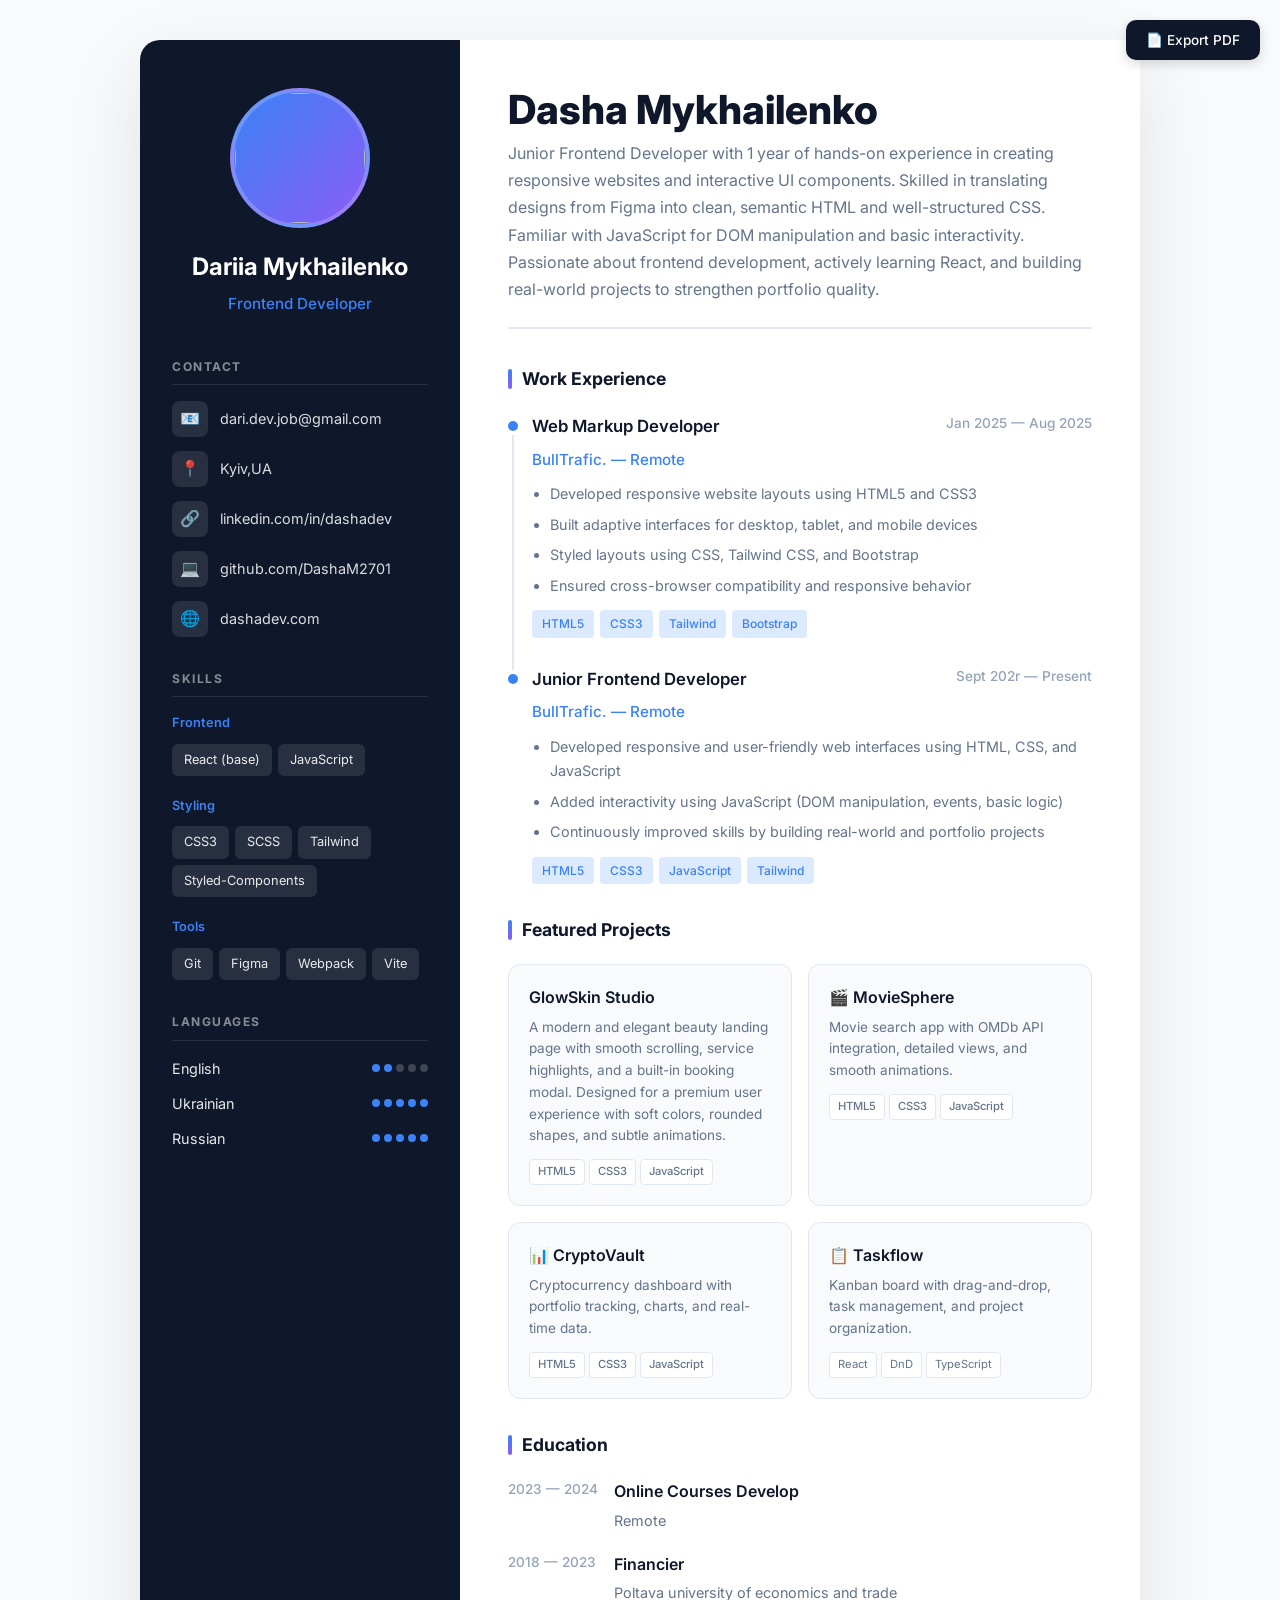
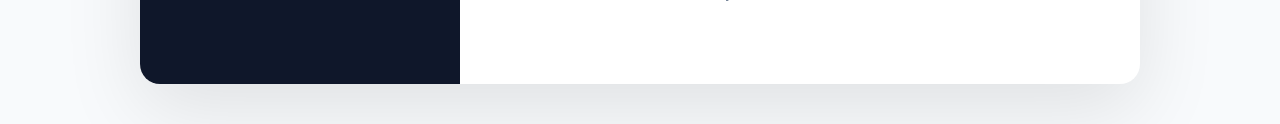
==== commit 12ec2230: "update site" ====
--- a/files/frontend-developer-cv.html
+++ b/files/frontend-developer-cv.html
@@ -542,9 +542,7 @@
         <button class="control-btn" onclick="window.print()">
             📄 Export PDF
         </button>
-        <button class="control-btn accent" onclick="downloadSVG()">
-            🎨 Download SVG
-        </button>
+     
     </div>
 
     <!-- CV Container -->
@@ -785,111 +783,6 @@
         </main>
     </div>
 
-    <script>
-       function downloadSVG() {
-    // Данные из вашего резюме перенесены в SVG формат
-    const svgContent = `<?xml version="1.0" encoding="UTF-8"?>
-<svg width="1000" height="1414" viewBox="0 0 1000 1414" xmlns="http://www.w3.org/2000/svg">
-  <defs>
-    <linearGradient id="accentGradient" x1="0%" y1="0%" x2="100%" y2="100%">
-      <stop offset="0%" style="stop-color:#3B82F6"/>
-      <stop offset="100%" style="stop-color:#8B5CF6"/>
-    </linearGradient>
-    <style>
-      .title { font-family: 'Inter', Arial, sans-serif; font-weight: 700; }
-      .subtitle { font-family: 'Inter', Arial, sans-serif; font-weight: 600; }
-      .body { font-family: 'Inter', Arial, sans-serif; font-weight: 400; }
-      .small { font-family: 'Inter', Arial, sans-serif; font-weight: 500; }
-    </style>
-  </defs>
   
-  <rect width="1000" height="1414" fill="#FFFFFF"/>
-  
-  <rect width="320" height="1414" fill="#0F172A"/>
-  
-  <circle cx="160" cy="120" r="70" fill="url(#accentGradient)"/>
-  <text x="160" y="135" text-anchor="middle" fill="white" font-size="48">👩‍💻</text>
-  
-  <text x="160" y="230" text-anchor="middle" fill="white" class="title" font-size="22">Dariia Mykhailenko</text>
-  <text x="160" y="260" text-anchor="middle" fill="#3B82F6" class="subtitle" font-size="14">Frontend Developer</text>
-  
-  <text x="32" y="320" fill="#64748B" class="small" font-size="11" letter-spacing="1.5">CONTACT</text>
-  <line x1="32" y1="330" x2="288" y2="330" stroke="#1E293B" stroke-width="1"/>
-  
-  <text x="32" y="360" fill="#D1D5DB" class="body" font-size="12">📧 dari.dev.job@gmail.com</text>
-  <text x="32" y="390" fill="#D1D5DB" class="body" font-size="12">📍 Kyiv, UA</text>
-  <text x="32" y="420" fill="#D1D5DB" class="body" font-size="12">🔗 linkedin.com/in/dashadev</text>
-  <text x="32" y="450" fill="#D1D5DB" class="body" font-size="12">💻 github.com/DashaM2701</text>
-  
-  <text x="32" y="520" fill="#64748B" class="small" font-size="11" letter-spacing="1.5">SKILLS</text>
-  <line x1="32" y1="530" x2="288" y2="530" stroke="#1E293B" stroke-width="1"/>
-  
-  <text x="32" y="560" fill="#3B82F6" class="subtitle" font-size="12">Frontend</text>
-  <text x="32" y="580" fill="#E5E7EB" class="body" font-size="11">React (base), JavaScript</text>
-  
-  <text x="32" y="620" fill="#3B82F6" class="subtitle" font-size="12">Styling</text>
-  <text x="32" y="640" fill="#E5E7EB" class="body" font-size="11">CSS3, SCSS, Tailwind, Bootstrap</text>
-  
-  <text x="32" y="680" fill="#3B82F6" class="subtitle" font-size="12">Tools</text>
-  <text x="32" y="700" fill="#E5E7EB" class="body" font-size="11">Git, Figma, Webpack, Vite</text>
-  
-  <text x="32" y="770" fill="#64748B" class="small" font-size="11" letter-spacing="1.5">LANGUAGES</text>
-  <line x1="32" y1="780" x2="288" y2="780" stroke="#1E293B" stroke-width="1"/>
-  <text x="32" y="810" fill="#E5E7EB" class="body" font-size="12">English: ●●○○○</text>
-  <text x="32" y="840" fill="#E5E7EB" class="body" font-size="12">Ukrainian: ●●●●●</text>
-  <text x="32" y="870" fill="#E5E7EB" class="body" font-size="12">Russian: ●●●●●</text>
-  
-  <text x="368" y="70" fill="#0F172A" class="title" font-size="36">Dariia Mykhailenko</text>
-  
-  <text x="368" y="110" fill="#64748B" class="body" font-size="13">Junior Frontend Developer with 1 year of hands-on experience in creating</text>
-  <text x="368" y="130" fill="#64748B" class="body" font-size="13">responsive websites and interactive UI components. Skilled in translating</text>
-  <text x="368" y="150" fill="#64748B" class="body" font-size="13">designs from Figma into clean, semantic HTML and well-structured CSS.</text>
-
-  <rect x="368" y="200" width="4" height="20" rx="2" fill="url(#accentGradient)"/>
-  <text x="384" y="216" fill="#0F172A" class="title" font-size="18">Work Experience</text>
-  
-  <text x="380" y="250" fill="#0F172A" class="subtitle" font-size="14">Junior Frontend Developer | BullTrafic.</text>
-  <text x="780" y="250" fill="#94A3B8" class="small" font-size="11">Sept 2024 — Present</text>
-  <text x="380" y="270" fill="#64748B" class="body" font-size="12">• Developed responsive and user-friendly web interfaces</text>
-  <text x="380" y="285" fill="#64748B" class="body" font-size="12">• Added interactivity using JavaScript (DOM, events, basic logic)</text>
-
-  <text x="380" y="325" fill="#0F172A" class="subtitle" font-size="14">Web Markup Developer | BullTrafic.</text>
-  <text x="780" y="325" fill="#94A3B8" class="small" font-size="11">Jan 2025 — Aug 2025</text>
-  <text x="380" y="345" fill="#64748B" class="body" font-size="12">• Built adaptive interfaces for desktop, tablet, and mobile devices</text>
-  <text x="380" y="360" fill="#64748B" class="body" font-size="12">• Styled layouts using CSS, Tailwind CSS, and Bootstrap</text>
-
-  <rect x="368" y="420" width="4" height="20" rx="2" fill="url(#accentGradient)"/>
-  <text x="384" y="436" fill="#0F172A" class="title" font-size="18">Featured Projects</text>
-  
-  <rect x="368" y="460" width="280" height="90" rx="8" fill="#F8FAFC" stroke="#E2E8F0"/>
-  <text x="380" y="485" fill="#0F172A" class="subtitle" font-size="13">GlowSkin Studio</text>
-  <text x="380" y="505" fill="#64748B" class="body" font-size="11">Modern beauty landing page with</text>
-  <text x="380" y="520" fill="#64748B" class="body" font-size="11">smooth scrolling and booking modal.</text>
-
-  <rect x="660" y="460" width="280" height="90" rx="8" fill="#F8FAFC" stroke="#E2E8F0"/>
-  <text x="672" y="485" fill="#0F172A" class="subtitle" font-size="13">MovieSphere</text>
-  <text x="672" y="505" fill="#64748B" class="body" font-size="11">Movie search app with OMDb API</text>
-  <text x="672" y="520" fill="#64748B" class="body" font-size="11">integration and animations.</text>
-
-  <rect x="368" y="590" width="4" height="20" rx="2" fill="url(#accentGradient)"/>
-  <text x="384" y="606" fill="#0F172A" class="title" font-size="18">Education</text>
-  
-  <text x="368" y="640" fill="#94A3B8" class="small" font-size="11">2018 — 2023</text>
-  <text x="480" y="640" fill="#0F172A" class="subtitle" font-size="13">Financier</text>
-  <text x="480" y="655" fill="#64748B" class="body" font-size="11">Poltava university of economics and trade</text>
-
-</svg>`;
-    
-    const blob = new Blob([svgContent], { type: 'image/svg+xml' });
-    const url = URL.createObjectURL(blob);
-    const a = document.createElement('a');
-    a.href = url;
-    a.download = 'Dariia-Mykhailenko-CV.svg';
-    document.body.appendChild(a);
-    a.click();
-    document.body.removeChild(a);
-    URL.revokeObjectURL(url);
-}
-    </script>
 </body>
 </html>
